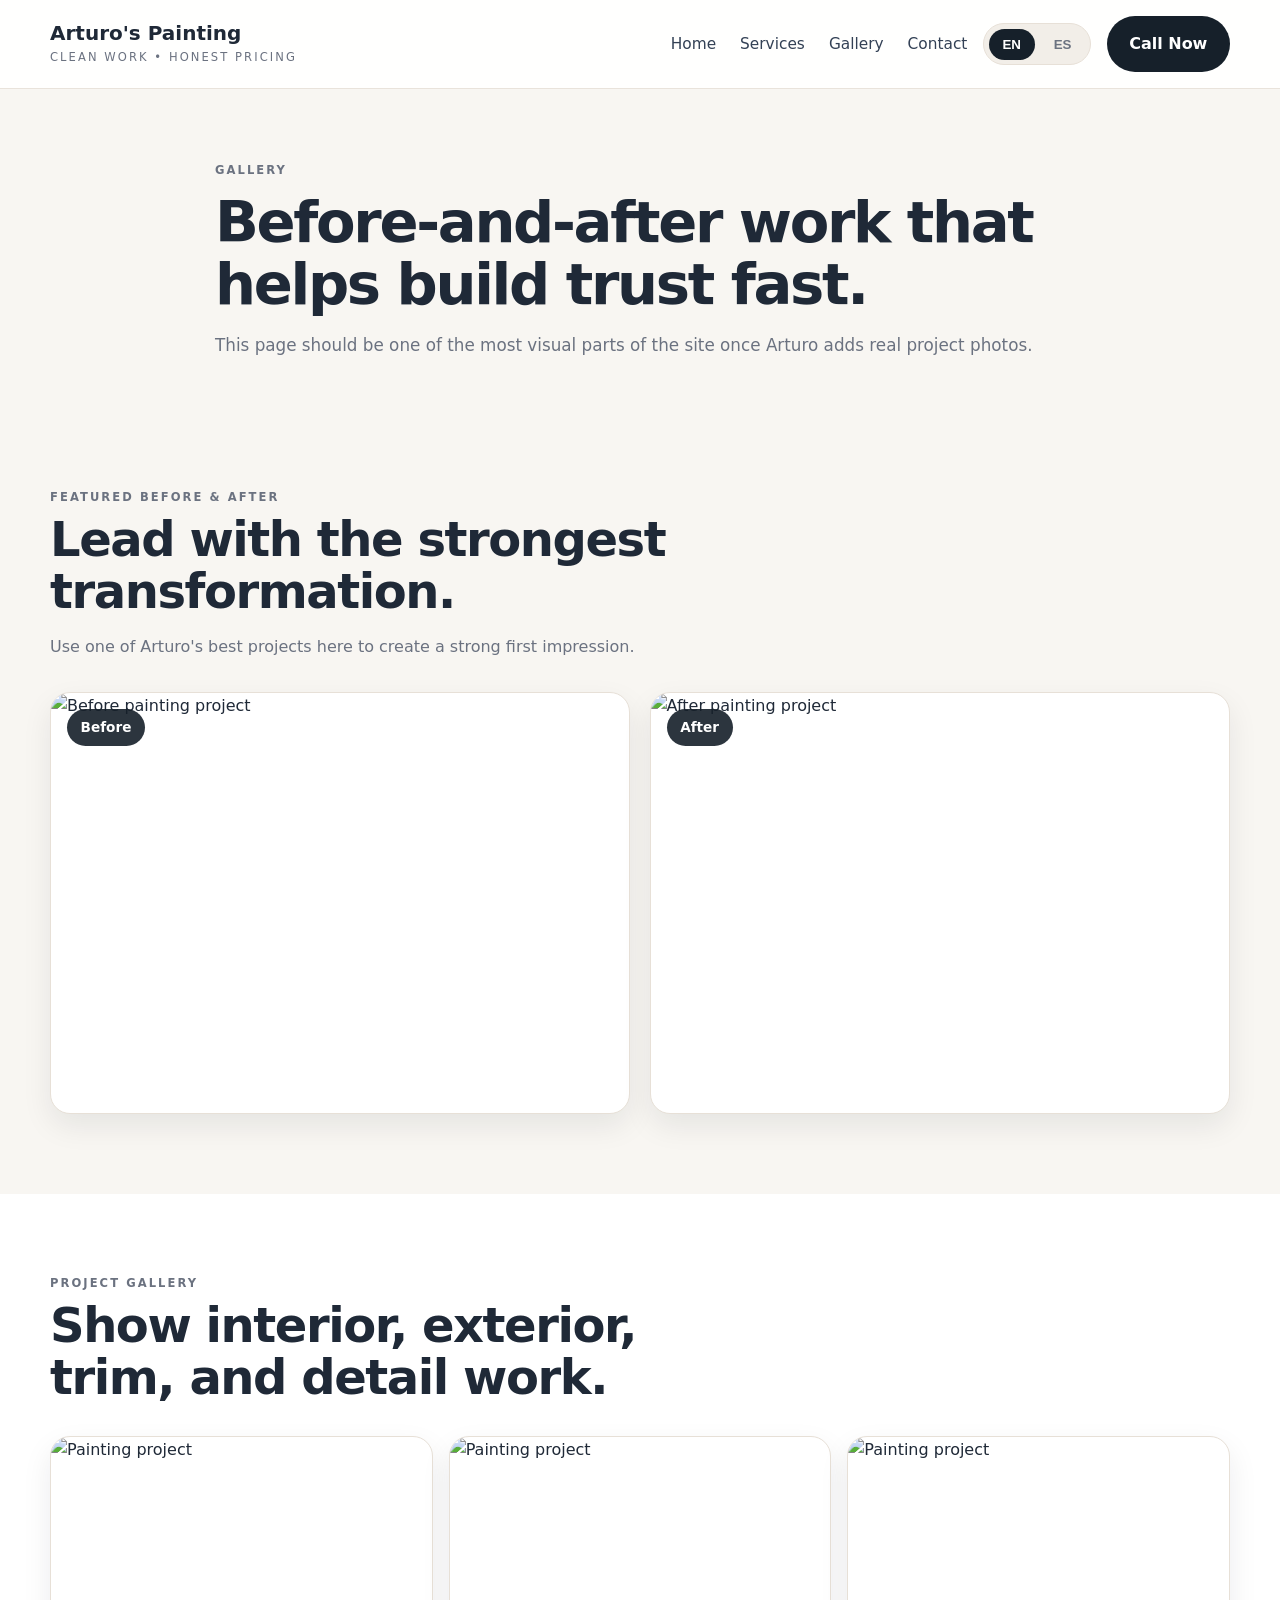
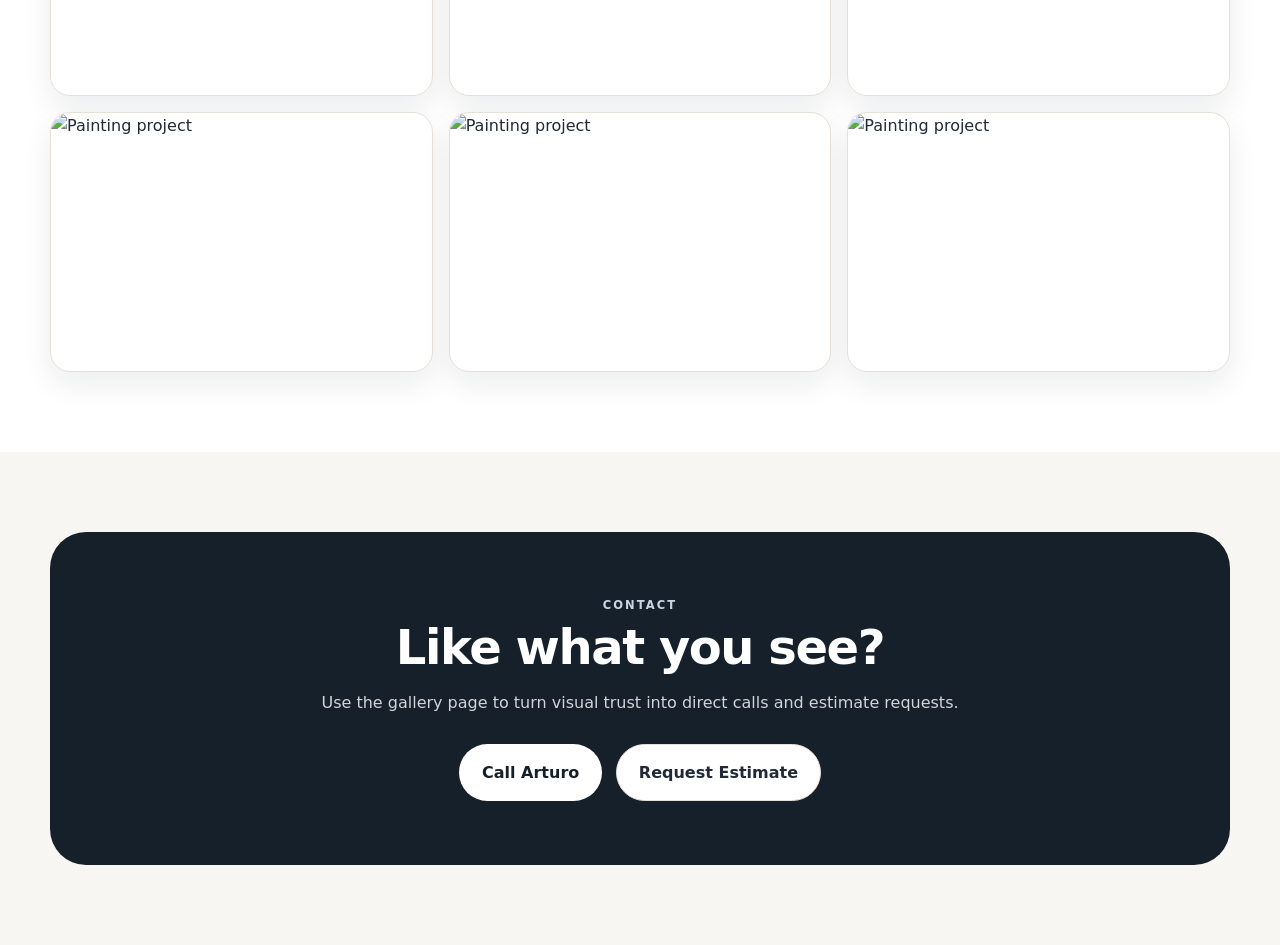
==== gallery.html @ 3349946a "all pages added" ====
<!DOCTYPE html>
<html lang="en">
  <head>
    <meta charset="UTF-8" />
    <meta name="viewport" content="width=device-width, initial-scale=1.0" />
    <title>Gallery | Arturo's Painting</title>
    <meta
      name="description"
      content="See Arturo's painting work through before and after photos and project gallery images."
    />
    <link rel="stylesheet" href="css/styles.css" />
  </head>
  <body>
    <header class="site-header">
      <div class="container header-inner">
        <a href="index.html" class="brand">
          <h1>Arturo's Painting</h1>
          <p>
            <span class="lang-inline" data-lang="en">Clean work • Honest pricing</span>
            <span class="lang-inline" data-lang="es">Trabajo limpio • Precios honestos</span>
          </p>
        </a>

        <div class="nav-wrap">
          <button class="mobile-menu-btn" id="menuBtn" type="button">Menu</button>

          <nav id="mainNav">
            <a href="index.html">
              <span class="lang-inline" data-lang="en">Home</span>
              <span class="lang-inline" data-lang="es">Inicio</span>
            </a>
            <a href="services.html">
              <span class="lang-inline" data-lang="en">Services</span>
              <span class="lang-inline" data-lang="es">Servicios</span>
            </a>
            <a href="gallery.html">
              <span class="lang-inline" data-lang="en">Gallery</span>
              <span class="lang-inline" data-lang="es">Galería</span>
            </a>
            <a href="index.html#contact">
              <span class="lang-inline" data-lang="en">Contact</span>
              <span class="lang-inline" data-lang="es">Contacto</span>
            </a>
          </nav>

          <div class="lang-toggle" aria-label="Language toggle">
            <button class="active" data-set-lang="en" type="button">EN</button>
            <button data-set-lang="es" type="button">ES</button>
          </div>

          <a class="btn btn-primary desktop-call" href="tel:+10000000000">
            <span class="lang-inline" data-lang="en">Call Now</span>
            <span class="lang-inline" data-lang="es">Llamar</span>
          </a>
        </div>
      </div>
    </header>

    <main>
      <section class="page-hero">
        <div class="container narrow">
          <div class="section-label">
            <span class="lang-inline" data-lang="en">Gallery</span>
            <span class="lang-inline" data-lang="es">Galería</span>
          </div>

          <div data-lang="en">
            <h2>Before-and-after work that helps build trust fast.</h2>
            <p>This page should be one of the most visual parts of the site once Arturo adds real project photos.</p>
          </div>

          <div data-lang="es">
            <h2>Trabajos de antes y después que ayudan a generar confianza rápidamente.</h2>
            <p>Esta página debe ser una de las partes más visuales del sitio cuando Arturo agregue fotos reales de proyectos.</p>
          </div>
        </div>
      </section>

      <section class="section">
        <div class="container">
          <div class="section-heading">
            <div class="section-label">
              <span class="lang-inline" data-lang="en">Featured before & after</span>
              <span class="lang-inline" data-lang="es">Antes y después destacado</span>
            </div>

            <div data-lang="en">
              <h2>Lead with the strongest transformation.</h2>
              <p>Use one of Arturo's best projects here to create a strong first impression.</p>
            </div>

            <div data-lang="es">
              <h2>Empieza con la transformación más fuerte.</h2>
              <p>Usa aquí uno de los mejores proyectos de Arturo para crear una gran primera impresión.</p>
            </div>
          </div>

          <div class="before-after-grid">
            <div class="before-after-card">
              <span class="ba-label">
                <span class="lang-inline" data-lang="en">Before</span>
                <span class="lang-inline" data-lang="es">Antes</span>
              </span>
              <img src="images/gallery-1.jpg" alt="Before painting project" />
            </div>

            <div class="before-after-card">
              <span class="ba-label">
                <span class="lang-inline" data-lang="en">After</span>
                <span class="lang-inline" data-lang="es">Después</span>
              </span>
              <img src="images/gallery-2.jpg" alt="After painting project" />
            </div>
          </div>
        </div>
      </section>

      <section class="section alt-section">
        <div class="container">
          <div class="section-heading">
            <div class="section-label">
              <span class="lang-inline" data-lang="en">Project gallery</span>
              <span class="lang-inline" data-lang="es">Galería de proyectos</span>
            </div>

            <div data-lang="en">
              <h2>Show interior, exterior, trim, and detail work.</h2>
            </div>

            <div data-lang="es">
              <h2>Muestra trabajos de interior, exterior, molduras y detalles.</h2>
            </div>
          </div>

          <div class="photo-grid">
            <div class="photo-tile"><img src="images/gallery-1.jpg" alt="Painting project" /></div>
            <div class="photo-tile"><img src="images/gallery-2.jpg" alt="Painting project" /></div>
            <div class="photo-tile"><img src="images/gallery-3.jpg" alt="Painting project" /></div>
            <div class="photo-tile"><img src="images/gallery-4.jpg" alt="Painting project" /></div>
            <div class="photo-tile"><img src="images/gallery-1.jpg" alt="Painting project" /></div>
            <div class="photo-tile"><img src="images/gallery-2.jpg" alt="Painting project" /></div>
          </div>
        </div>
      </section>

      <section class="section">
        <div class="container">
          <div class="contact-band">
            <div class="section-label light-label">
              <span class="lang-inline" data-lang="en">Contact</span>
              <span class="lang-inline" data-lang="es">Contacto</span>
            </div>

            <div data-lang="en">
              <h2 class="section-title">Like what you see?</h2>
              <p>Use the gallery page to turn visual trust into direct calls and estimate requests.</p>
            </div>

            <div data-lang="es">
              <h2 class="section-title">¿Te gusta lo que ves?</h2>
              <p>Usa la galería para convertir la confianza visual en llamadas y solicitudes de estimado.</p>
            </div>

            <div class="contact-actions">
              <a class="btn btn-light" href="tel:+10000000000">
                <span class="lang-inline" data-lang="en">Call Arturo</span>
                <span class="lang-inline" data-lang="es">Llamar a Arturo</span>
              </a>
              <a class="btn btn-secondary" href="index.html#contact">
                <span class="lang-inline" data-lang="en">Request Estimate</span>
                <span class="lang-inline" data-lang="es">Solicitar estimado</span>
              </a>
            </div>
          </div>
        </div>
      </section>
    </main>

    <a class="floating-call" href="tel:+10000000000">
      <span class="lang-inline" data-lang="en">Call Arturo</span>
      <span class="lang-inline" data-lang="es">Llamar a Arturo</span>
    </a>

    <script src="js/script.js"></script>
  </body>
</html>
---- css/styles.css ----
:root {
  --bg: #f8f6f2;
  --surface: #ffffff;
  --surface-soft: #f2eee8;
  --text: #1f2937;
  --muted: #6b7280;
  --line: #e7e0d7;
  --dark: #16202a;
  --accent: #5f7a63;
  --accent-soft: #e7f0e8;
  --shadow: 0 12px 30px rgba(15, 23, 42, 0.08);
  --radius-xl: 28px;
  --radius-lg: 20px;
  --radius-md: 14px;
  --max: 1180px;
}

* {
  box-sizing: border-box;
}

html {
  scroll-behavior: smooth;
}

body {
  margin: 0;
  font-family: Inter, system-ui, -apple-system, BlinkMacSystemFont, "Segoe UI", sans-serif;
  background: var(--bg);
  color: var(--text);
  line-height: 1.6;
}

a {
  color: inherit;
  text-decoration: none;
}

img {
  max-width: 100%;
  display: block;
}

.container {
  width: min(var(--max), calc(100% - 2rem));
  margin: 0 auto;
}

.narrow {
  max-width: 850px;
}

.site-header {
  position: sticky;
  top: 0;
  z-index: 1000;
  backdrop-filter: blur(10px);
  background: rgba(255, 255, 255, 0.92);
  border-bottom: 1px solid rgba(231, 224, 215, 0.9);
}

.header-inner {
  display: flex;
  align-items: center;
  justify-content: space-between;
  gap: 1rem;
  padding: 1rem 0;
}

.brand h1 {
  margin: 0;
  font-size: 1.25rem;
  line-height: 1.1;
}

.brand p {
  margin: 0.25rem 0 0;
  font-size: 0.72rem;
  letter-spacing: 0.18em;
  text-transform: uppercase;
  color: var(--muted);
}

.nav-wrap {
  display: flex;
  align-items: center;
  gap: 1rem;
}

nav {
  display: flex;
  gap: 1.5rem;
  font-size: 0.96rem;
  color: #334155;
}

nav a:hover {
  color: #000;
}

.lang-toggle {
  display: inline-flex;
  align-items: center;
  gap: 0.35rem;
  padding: 0.28rem;
  background: var(--surface-soft);
  border: 1px solid var(--line);
  border-radius: 999px;
}

.lang-toggle button {
  border: 0;
  background: transparent;
  color: var(--muted);
  padding: 0.5rem 0.85rem;
  border-radius: 999px;
  font-weight: 600;
  cursor: pointer;
  transition: 0.2s ease;
}

.lang-toggle button.active {
  background: var(--dark);
  color: #fff;
}

.btn {
  display: inline-flex;
  align-items: center;
  justify-content: center;
  gap: 0.55rem;
  border: 1px solid transparent;
  border-radius: 999px;
  padding: 0.9rem 1.35rem;
  font-weight: 700;
  transition: 0.2s ease;
  cursor: pointer;
}

.btn-primary {
  background: var(--dark);
  color: white;
}

.btn-primary:hover {
  transform: translateY(-1px);
}

.btn-secondary {
  background: white;
  border-color: var(--line);
  color: var(--text);
}

.btn-secondary:hover {
  background: #fafafa;
}

.btn-light {
  background: white;
  color: var(--dark);
}

.desktop-call {
  white-space: nowrap;
}

.mobile-menu-btn {
  display: none;
  border: 1px solid var(--line);
  background: white;
  border-radius: 12px;
  padding: 0.7rem 0.9rem;
  font-weight: 700;
}

.hero {
  background: linear-gradient(135deg, #f2eee8 0%, #fff 50%, #edf4ee 100%);
  overflow: hidden;
}

.hero-grid {
  display: grid;
  grid-template-columns: 1.05fr 0.95fr;
  gap: 2rem;
  padding: 4.5rem 0 5rem;
  align-items: center;
}

.page-hero {
  padding: 4.5rem 0 2rem;
}

.page-hero h2 {
  margin: 0.75rem 0 0;
  font-size: clamp(2.2rem, 4.5vw, 4rem);
  line-height: 1.08;
  letter-spacing: -0.04em;
}

.page-hero p {
  color: var(--muted);
  font-size: 1.05rem;
  margin-top: 1rem;
}

.eyebrow {
  display: inline-flex;
  align-items: center;
  gap: 0.5rem;
  padding: 0.55rem 1rem;
  border-radius: 999px;
  background: var(--accent-soft);
  color: #35543a;
  font-size: 0.78rem;
  font-weight: 700;
  letter-spacing: 0.14em;
  text-transform: uppercase;
}

.hero h2 {
  margin: 1rem 0 0;
  font-size: clamp(2.3rem, 5vw, 4.6rem);
  line-height: 1.04;
  letter-spacing: -0.04em;
}

.hero p {
  margin: 1.35rem 0 0;
  max-width: 38rem;
  color: var(--muted);
  font-size: 1.08rem;
}

.hero-actions {
  display: flex;
  flex-wrap: wrap;
  gap: 0.9rem;
  margin-top: 1.8rem;
}

.quick-facts {
  display: grid;
  grid-template-columns: repeat(3, 1fr);
  gap: 1rem;
  margin-top: 2rem;
}

.fact-card,
.card,
.testimonial,
.gallery-card,
.contact-card,
.about-box,
.feature-box,
.why-box,
.info-card,
.before-after-card,
.photo-tile {
  background: var(--surface);
  border: 1px solid var(--line);
  border-radius: var(--radius-lg);
  box-shadow: var(--shadow);
}

.fact-card {
  padding: 1rem;
}

.fact-card strong {
  display: block;
  font-size: 0.98rem;
}

.fact-card span {
  color: var(--muted);
  font-size: 0.92rem;
}

.hero-visual {
  display: grid;
  grid-template-columns: 1.1fr 0.9fr;
  gap: 1rem;
}

.project-panel {
  min-height: 470px;
  border-radius: 32px;
  padding: 1.25rem;
  background-size: cover;
  background-position: center;
  display: flex;
  align-items: flex-end;
}

.project-note {
  width: 100%;
  background: rgba(255, 255, 255, 0.88);
  border: 1px solid rgba(255, 255, 255, 0.7);
  backdrop-filter: blur(10px);
  border-radius: 24px;
  padding: 1rem 1.05rem;
}

.project-note p {
  color: var(--muted);
}

.project-note small,
.section-label {
  color: var(--muted);
  text-transform: uppercase;
  letter-spacing: 0.18em;
  font-size: 0.72rem;
  font-weight: 700;
}

.light-label {
  color: #cbd5e1;
}

.side-stack {
  display: grid;
  gap: 1rem;
}

.feature-box,
.contact-card,
.info-card {
  padding: 1.4rem;
}

.dark-card {
  background: var(--dark);
  color: white;
}

.dark-card p {
  color: #cbd5e1;
}

.icon {
  width: 44px;
  height: 44px;
  border-radius: 14px;
  display: inline-flex;
  align-items: center;
  justify-content: center;
  background: var(--accent-soft);
  color: var(--accent);
  font-size: 1.2rem;
}

.section {
  padding: 5rem 0;
}

.alt-section {
  background: #fff;
}

.section-heading {
  max-width: 44rem;
  margin-bottom: 2rem;
}

.section-heading h2,
.section-title {
  margin: 0.5rem 0 0;
  font-size: clamp(2rem, 4vw, 3rem);
  line-height: 1.08;
  letter-spacing: -0.03em;
}

.section-heading p,
.about-box p,
.why-list p,
.testimonial p,
.gallery-copy p,
.contact-band p,
.info-card p {
  color: var(--muted);
}

.no-margin {
  margin-bottom: 0;
}

.services-grid {
  display: grid;
  grid-template-columns: repeat(4, 1fr);
  gap: 1.2rem;
}

.services-detail-grid {
  display: grid;
  grid-template-columns: repeat(3, 1fr);
  gap: 1.2rem;
}

.card,
.service-detail-card {
  padding: 1.5rem;
}

.card h3,
.service-detail-card h3 {
  margin: 1rem 0 0;
}

.card p,
.service-detail-card p {
  color: var(--muted);
  margin: 0.75rem 0 0;
}

.section-cta {
  margin-top: 2rem;
}

.split-grid {
  display: grid;
  grid-template-columns: 0.95fr 1.05fr;
  gap: 1.4rem;
}

.about-box,
.why-box {
  padding: 1.8rem;
}

.about-box {
  background: var(--surface-soft);
  border-radius: var(--radius-xl);
}

.story-box {
  margin-top: 1rem;
  background: #fff;
  border: 1px solid var(--line);
  border-radius: var(--radius-lg);
  padding: 1rem;
}

.why-box {
  border-radius: var(--radius-xl);
}

.why-list,
.faq-list {
  display: grid;
  gap: 0.9rem;
  margin-top: 1.25rem;
}

.why-item,
.faq-item {
  display: flex;
  gap: 0.8rem;
  align-items: flex-start;
  padding: 1rem;
  border-radius: 16px;
  border: 1px solid var(--line);
  background: #fcfbf9;
}

.check {
  color: var(--accent);
  font-weight: 800;
  min-width: 1.3rem;
  text-align: center;
}

.reviews-head {
  display: flex;
  justify-content: space-between;
  align-items: end;
  gap: 1rem;
  margin-bottom: 1.5rem;
}

.pill {
  display: inline-flex;
  align-items: center;
  gap: 0.5rem;
  padding: 0.7rem 1rem;
  border-radius: 999px;
  border: 1px solid var(--line);
  background: #fff;
  color: var(--muted);
  box-shadow: var(--shadow);
}

.testimonial-grid {
  display: grid;
  grid-template-columns: repeat(2, 1fr);
  gap: 1.2rem;
}

.testimonial {
  padding: 1.6rem;
}

.stars {
  color: #d29b16;
  font-size: 1rem;
}

.gallery-grid {
  display: grid;
  grid-template-columns: 1.05fr 0.95fr;
  gap: 1.3rem;
}

.gallery-copy {
  padding: 1.8rem;
}

.mini-gallery {
  display: grid;
  grid-template-columns: repeat(2, 1fr);
  gap: 1rem;
}

.gallery-card {
  min-height: 210px;
  overflow: hidden;
}

.image-fill img,
.gallery-card img,
.before-after-card img,
.photo-tile img {
  width: 100%;
  height: 100%;
  object-fit: cover;
}

.contact-band {
  background: var(--dark);
  color: #fff;
  text-align: center;
  border-radius: 36px;
  padding: 4rem 1.5rem;
}

.contact-band p {
  max-width: 40rem;
  margin: 1rem auto 0;
  color: #d1d5db;
}

.contact-actions {
  margin-top: 1.8rem;
  display: flex;
  justify-content: center;
  flex-wrap: wrap;
  gap: 0.9rem;
}

.before-after-grid {
  display: grid;
  grid-template-columns: repeat(2, 1fr);
  gap: 1.2rem;
}

.before-after-card {
  overflow: hidden;
  position: relative;
}

.ba-label {
  position: absolute;
  top: 1rem;
  left: 1rem;
  z-index: 2;
  background: rgba(22, 32, 42, 0.9);
  color: white;
  padding: 0.5rem 0.85rem;
  border-radius: 999px;
  font-size: 0.85rem;
  font-weight: 700;
}

.before-after-card img {
  height: 420px;
}

.photo-grid {
  display: grid;
  grid-template-columns: repeat(3, 1fr);
  gap: 1rem;
}

.photo-tile {
  overflow: hidden;
  min-height: 260px;
}

.floating-call {
  position: fixed;
  right: 1rem;
  bottom: 1rem;
  z-index: 999;
  background: var(--dark);
  color: white;
  border-radius: 999px;
  padding: 0.95rem 1.2rem;
  font-weight: 700;
  box-shadow: 0 12px 28px rgba(15, 23, 42, 0.2);
  display: none;
}

[data-lang] {
  display: none;
}

html[lang="en"] [data-lang="en"] {
  display: block;
}

html[lang="es"] [data-lang="es"] {
  display: block;
}

html[lang="en"] .lang-inline[data-lang="en"],
html[lang="es"] .lang-inline[data-lang="es"] {
  display: inline;
}

.lang-inline {
  display: none;
}

@media (max-width: 1024px) {
  .hero-grid,
  .split-grid,
  .gallery-grid,
  .services-detail-grid {
    grid-template-columns: 1fr;
  }

  .hero-visual,
  .services-grid,
  .quick-facts,
  .testimonial-grid,
  .before-after-grid,
  .photo-grid {
    grid-template-columns: 1fr 1fr;
  }

  .services-grid {
    grid-template-columns: repeat(2, 1fr);
  }

  .quick-facts {
    grid-template-columns: repeat(2, 1fr);
  }
}

@media (max-width: 760px) {
  nav {
    display: none;
    position: absolute;
    top: calc(100% + 0.5rem);
    left: 1rem;
    right: 1rem;
    background: white;
    border: 1px solid var(--line);
    border-radius: 20px;
    padding: 1rem;
    box-shadow: var(--shadow);
    flex-direction: column;
  }

  nav.open {
    display: flex;
  }

  .mobile-menu-btn {
    display: inline-flex;
  }

  .desktop-call {
    display: none;
  }

  .header-inner {
    align-items: flex-start;
  }

  .nav-wrap {
    flex-direction: column;
    align-items: end;
  }

  .hero-grid {
    padding: 3.4rem 0 4rem;
  }

  .hero-visual,
  .quick-facts,
  .services-grid,
  .services-detail-grid,
  .testimonial-grid,
  .mini-gallery,
  .photo-grid,
  .before-after-grid {
    grid-template-columns: 1fr;
  }

  .reviews-head {
    flex-direction: column;
    align-items: flex-start;
  }

  .project-panel {
    min-height: 320px;
  }

  .before-after-card img,
  .photo-tile {
    min-height: 220px;
  }

  .floating-call {
    display: inline-flex;
  }
}
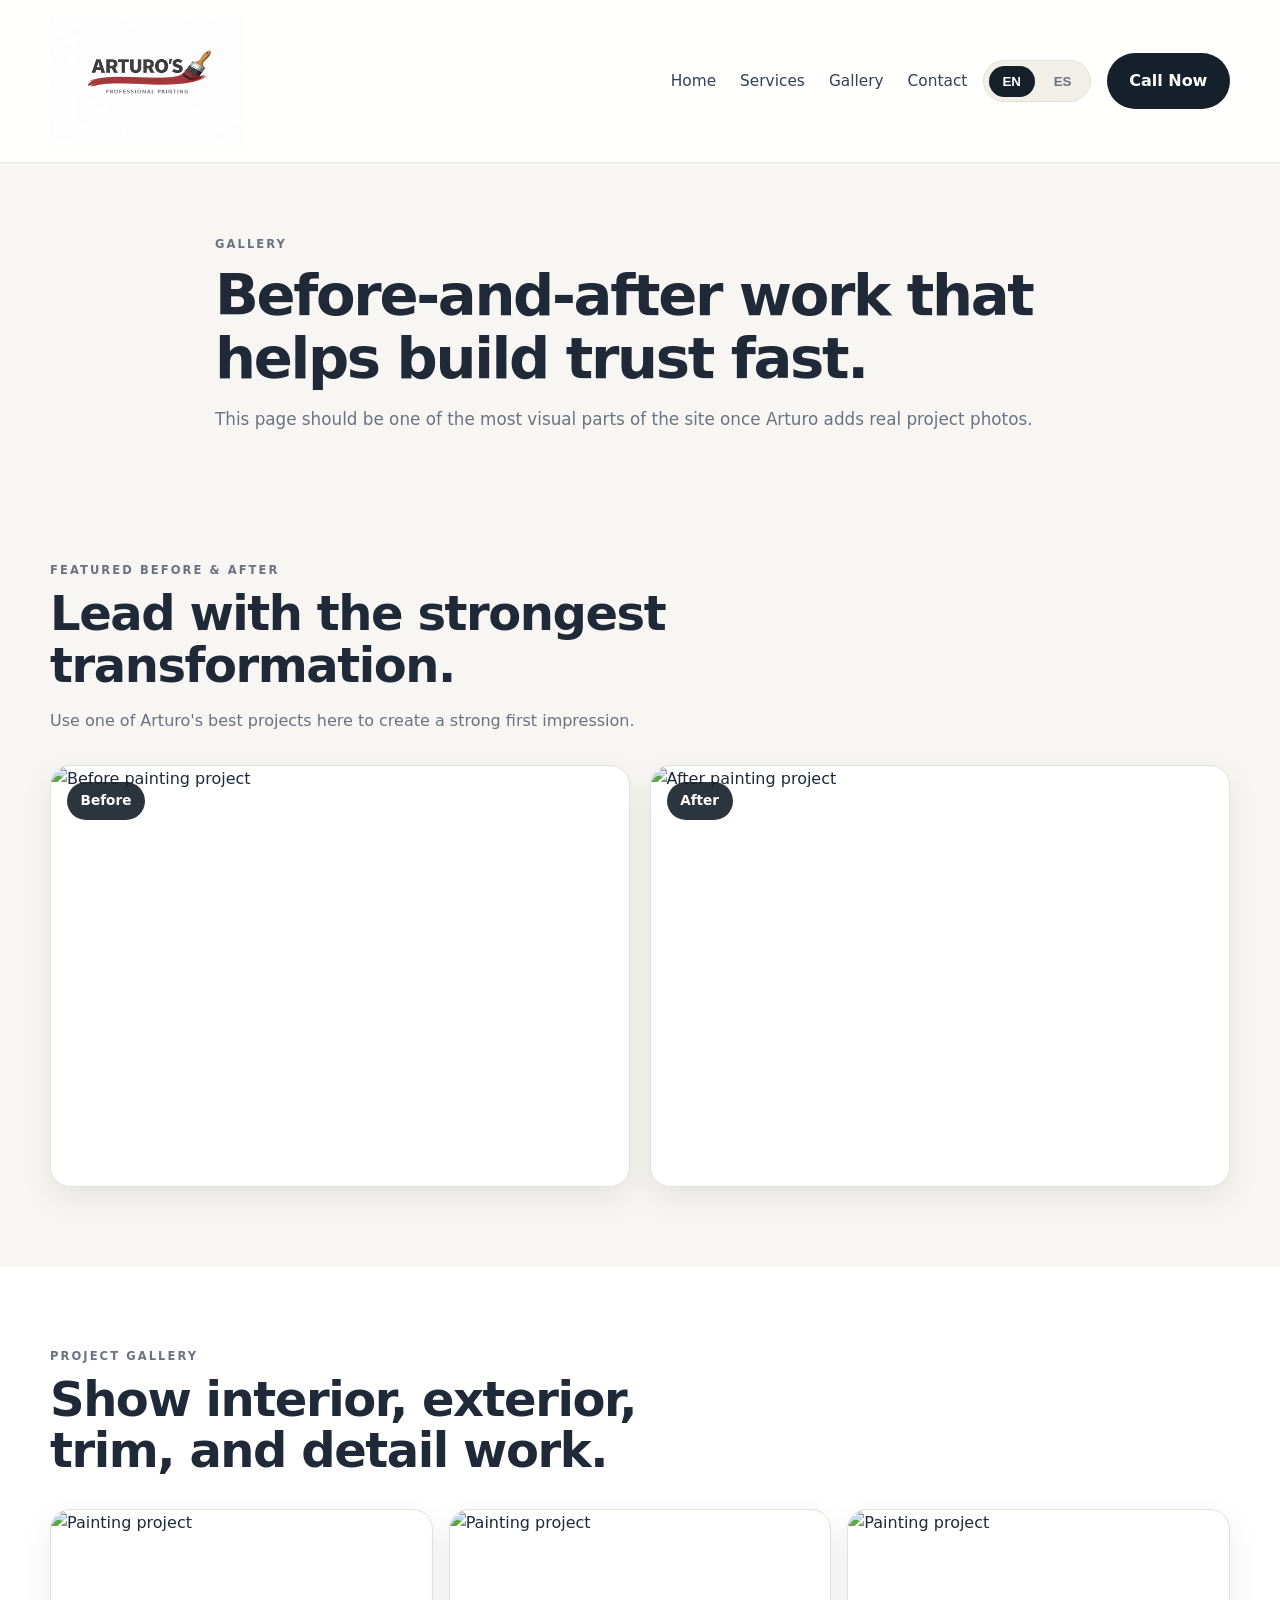
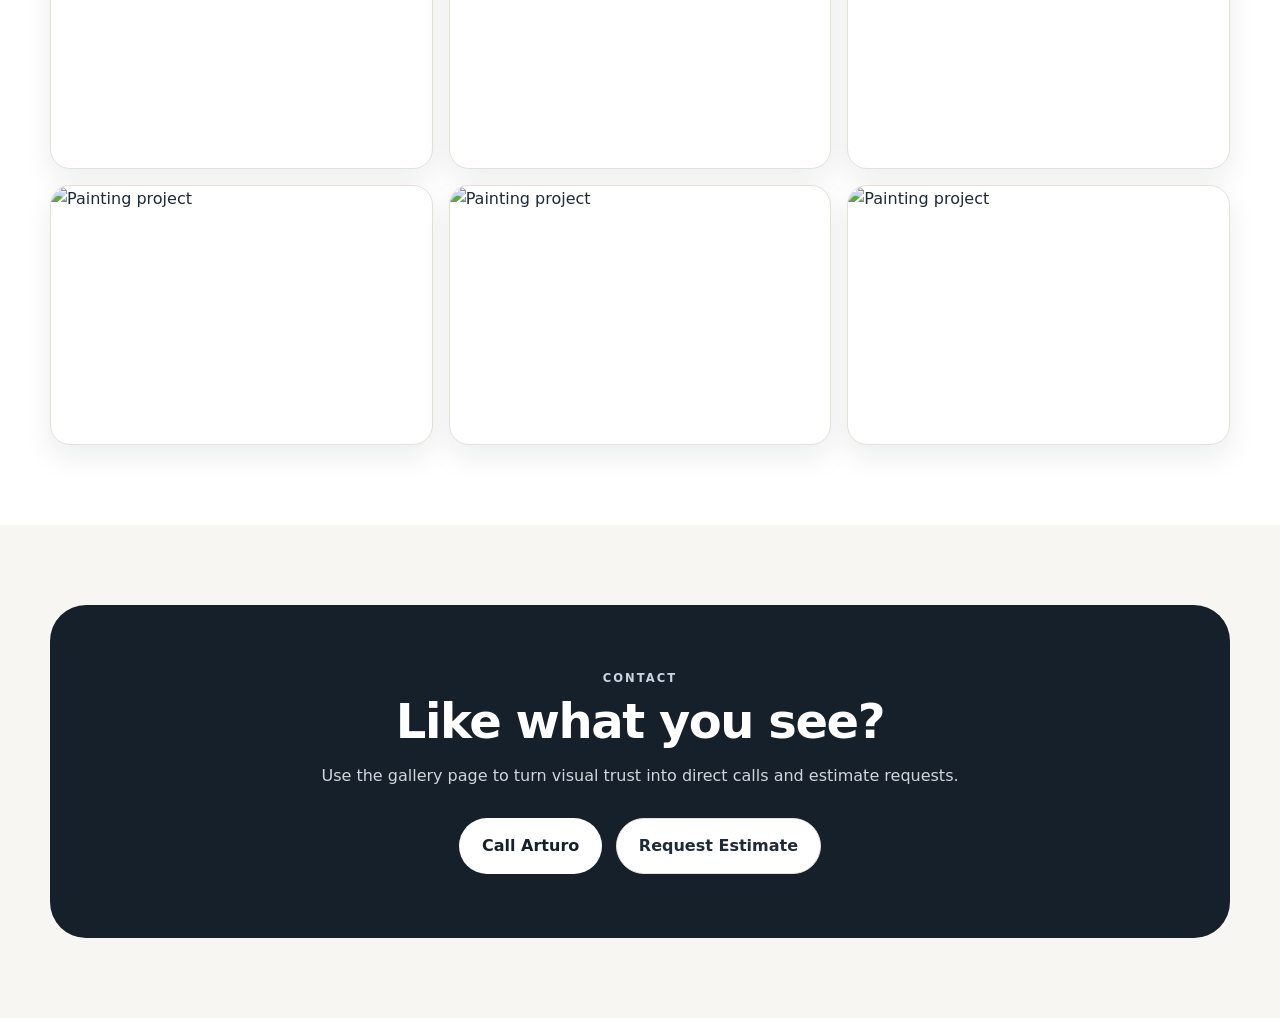
==== commit 5990cd01: "logo add" ====
--- a/gallery.html
+++ b/gallery.html
@@ -14,11 +14,7 @@
     <header class="site-header">
       <div class="container header-inner">
         <a href="index.html" class="brand">
-          <h1>Arturo's Painting</h1>
-          <p>
-            <span class="lang-inline" data-lang="en">Clean work • Honest pricing</span>
-            <span class="lang-inline" data-lang="es">Trabajo limpio • Precios honestos</span>
-          </p>
+          <img src="images/logo.png" alt="Arturo's Painting Logo" class="nav-logo" />
         </a>
 
         <div class="nav-wrap">
--- a/css/styles.css
+++ b/css/styles.css
@@ -726,4 +726,14 @@
   .floating-call {
     display: inline-flex;
   }
+}
+.nav-logo {
+  height: 130px;
+  width: auto;
+  display: block;
+}
+@media (max-width: 768px) {
+  .nav-logo {
+    height: 90px;
+  }
 }
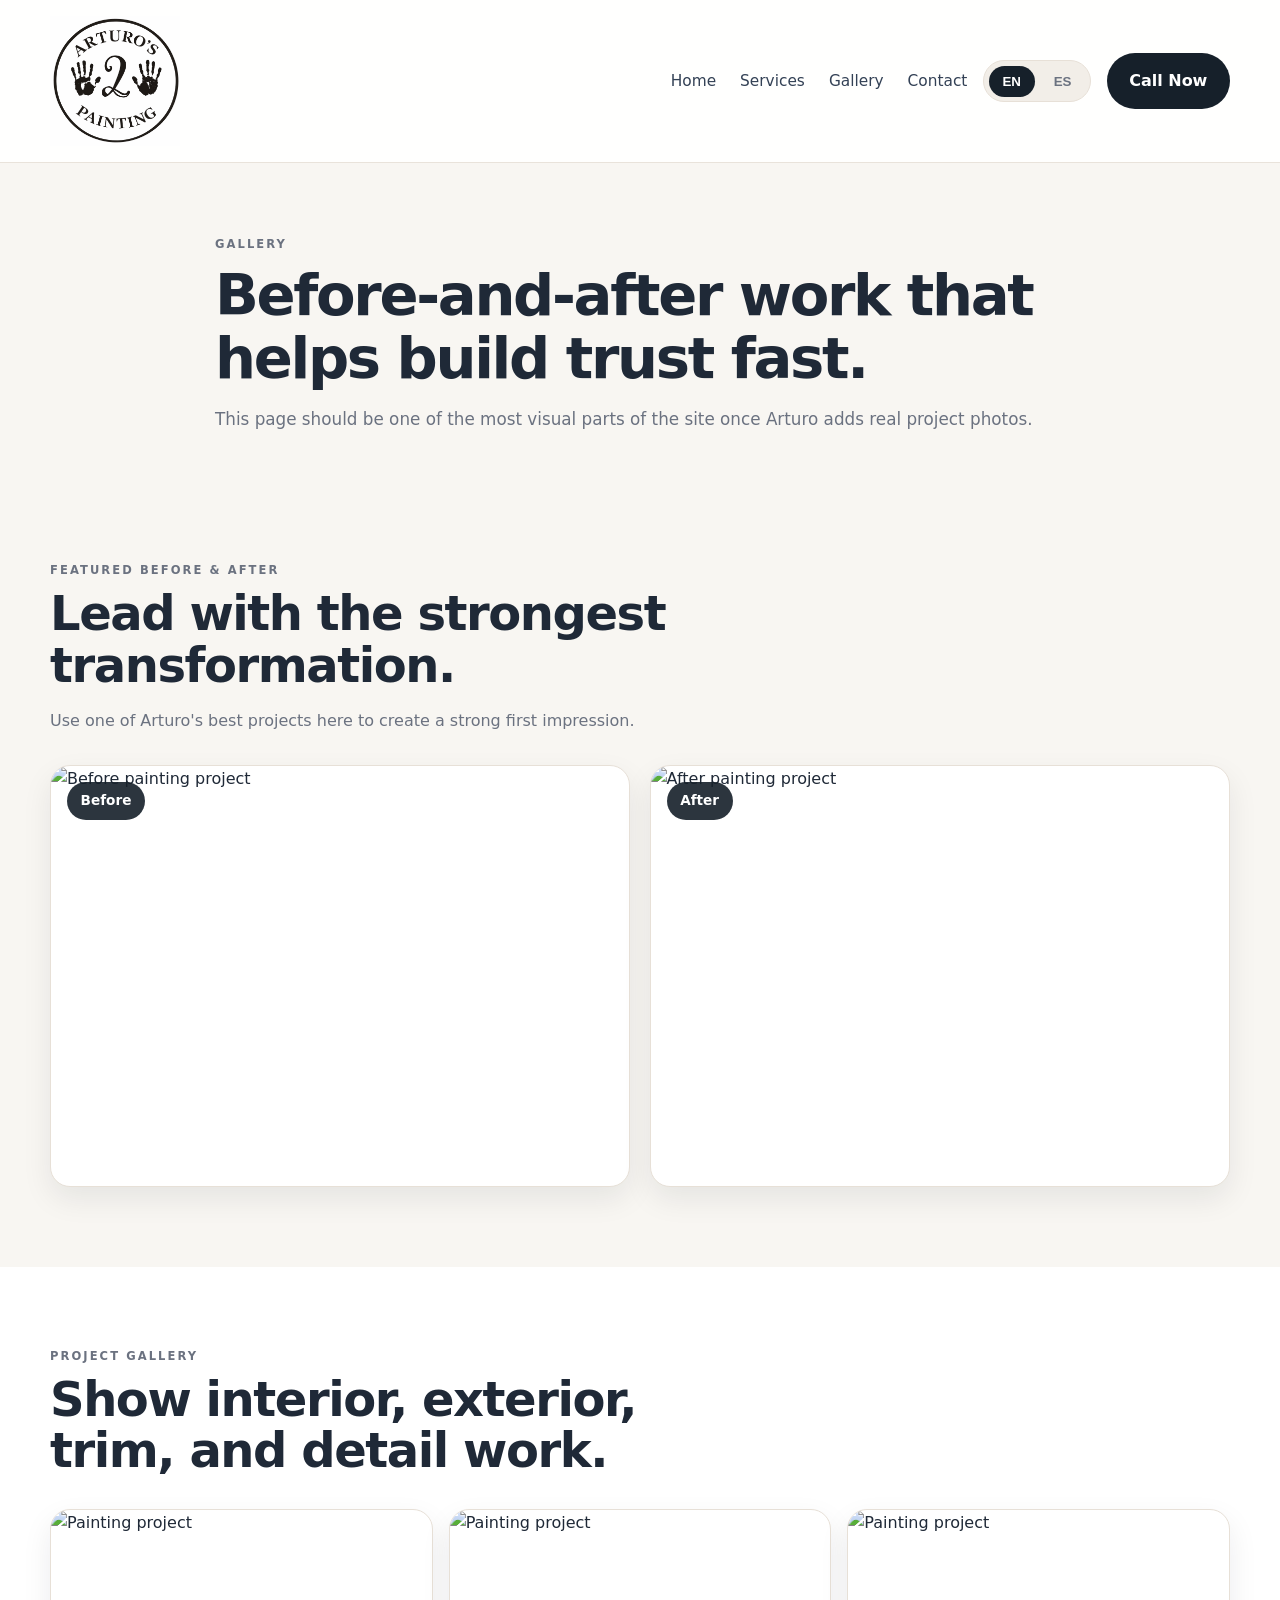
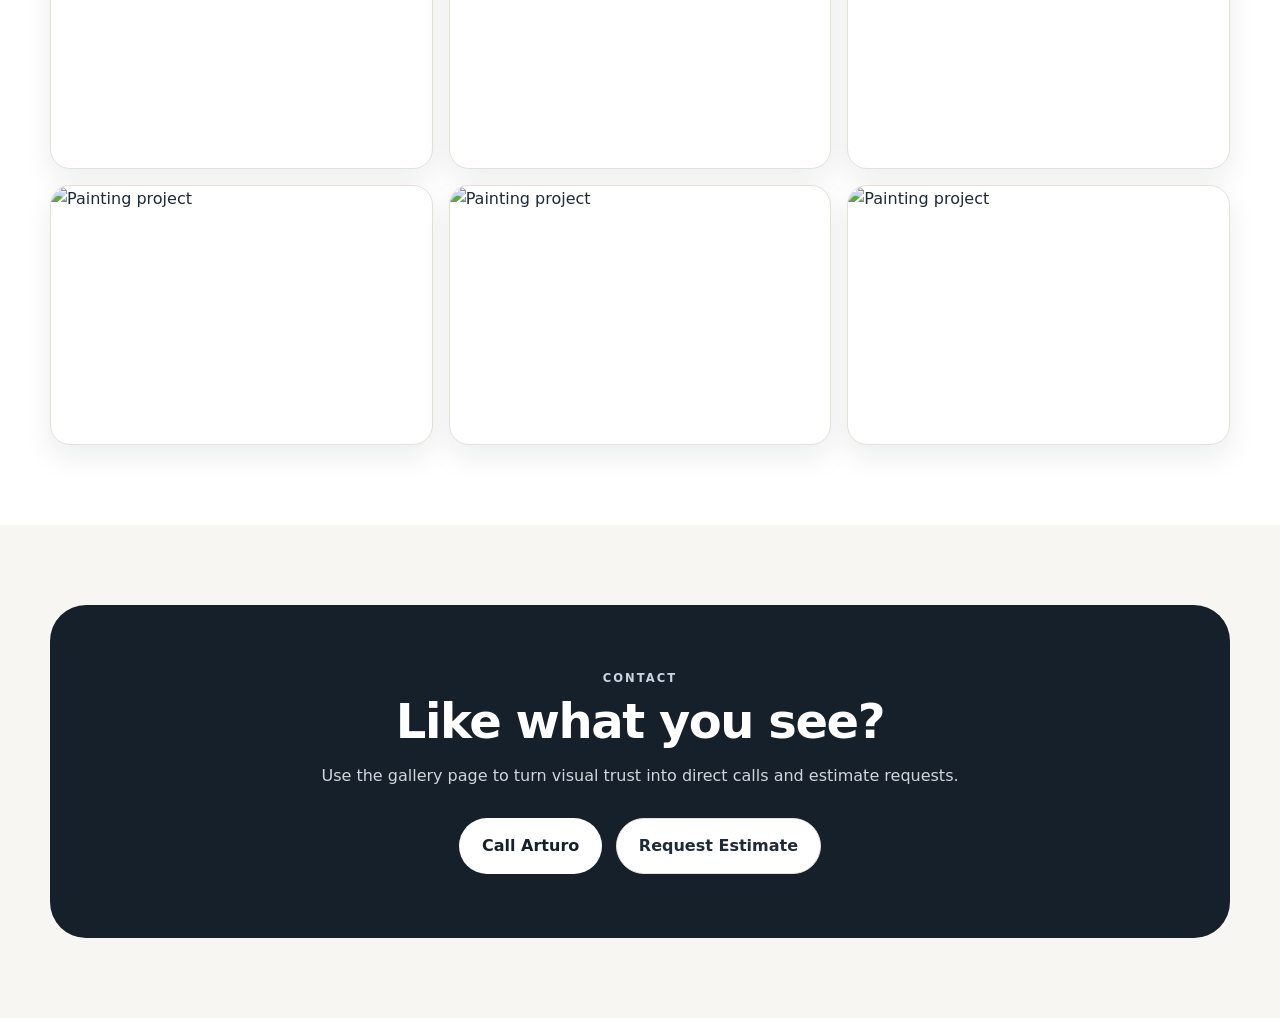
==== commit e3ddce65: "new logo" ====
--- a/gallery.html
+++ b/gallery.html
@@ -14,7 +14,7 @@
     <header class="site-header">
       <div class="container header-inner">
         <a href="index.html" class="brand">
-          <img src="images/logo.png" alt="Arturo's Painting Logo" class="nav-logo" />
+          <img src="images/newlogo.png" alt="Arturo's Painting Logo" class="nav-logo" />
         </a>
 
         <div class="nav-wrap">
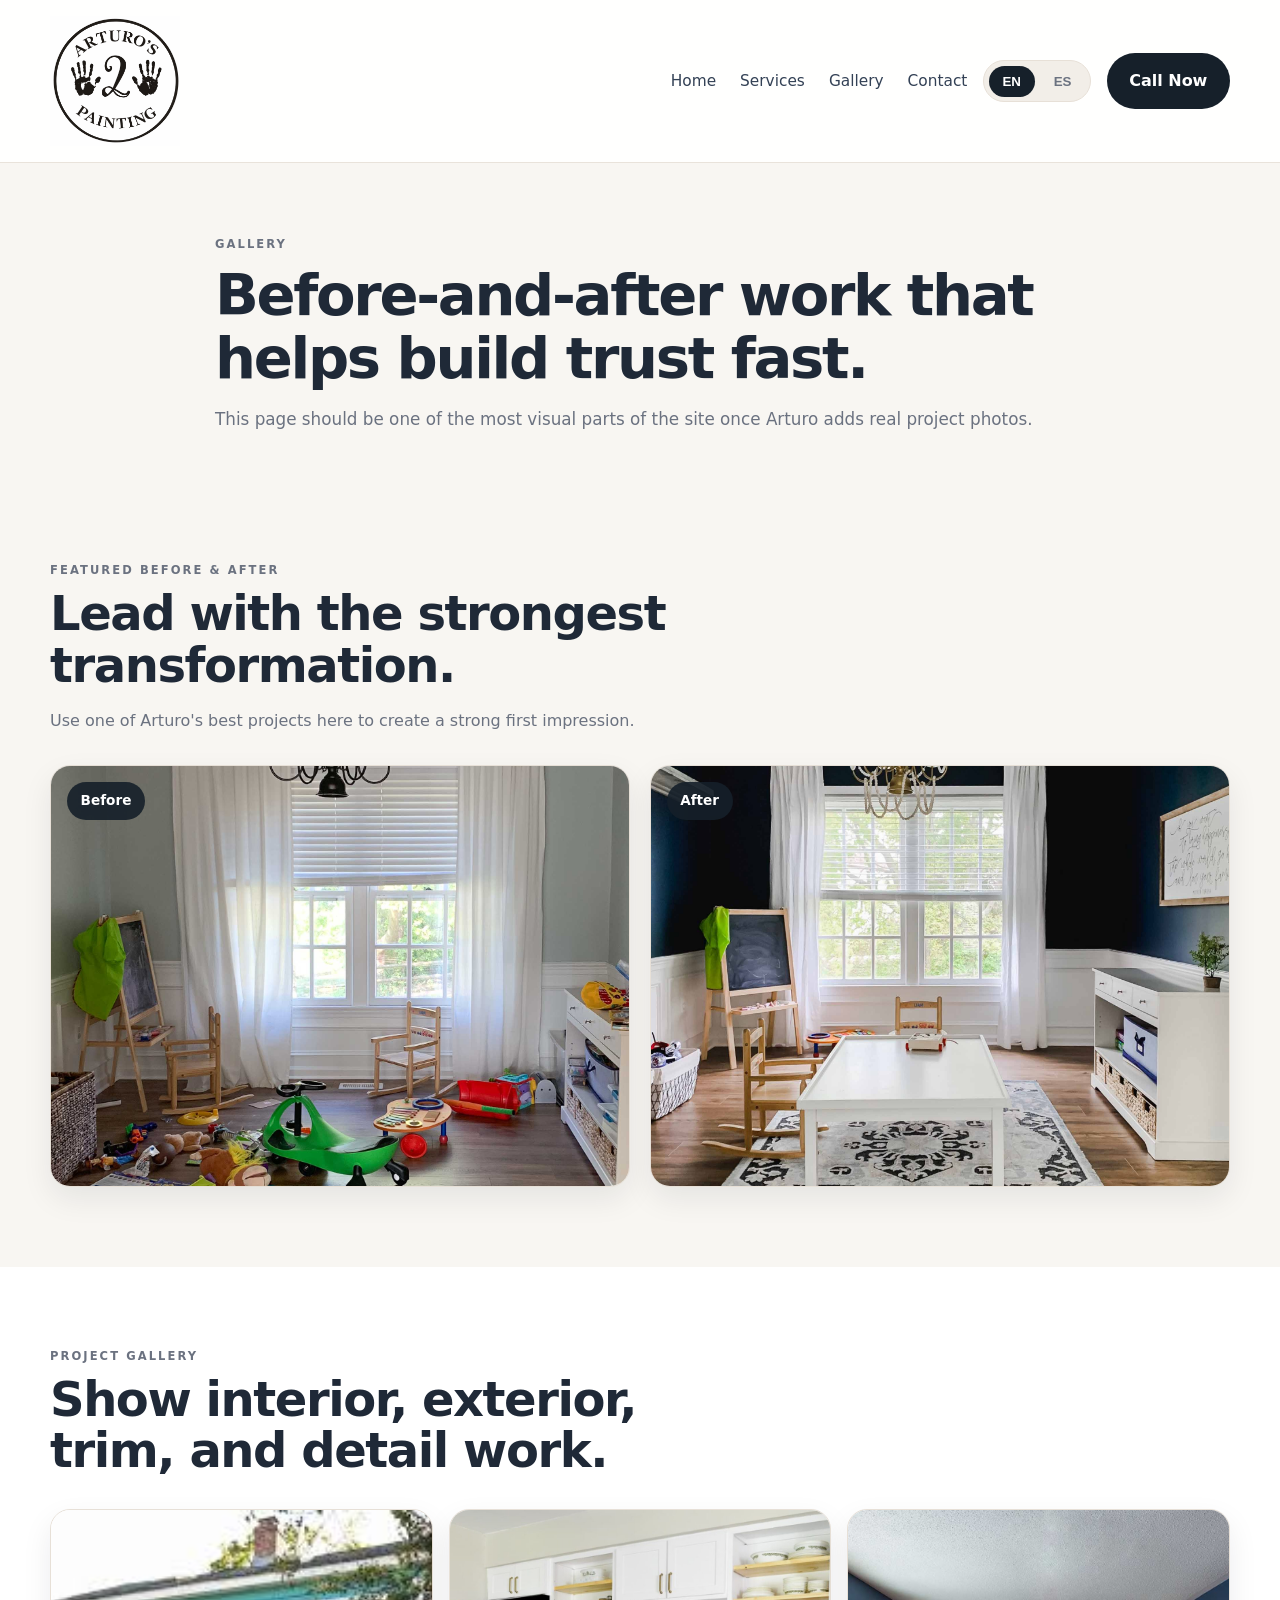
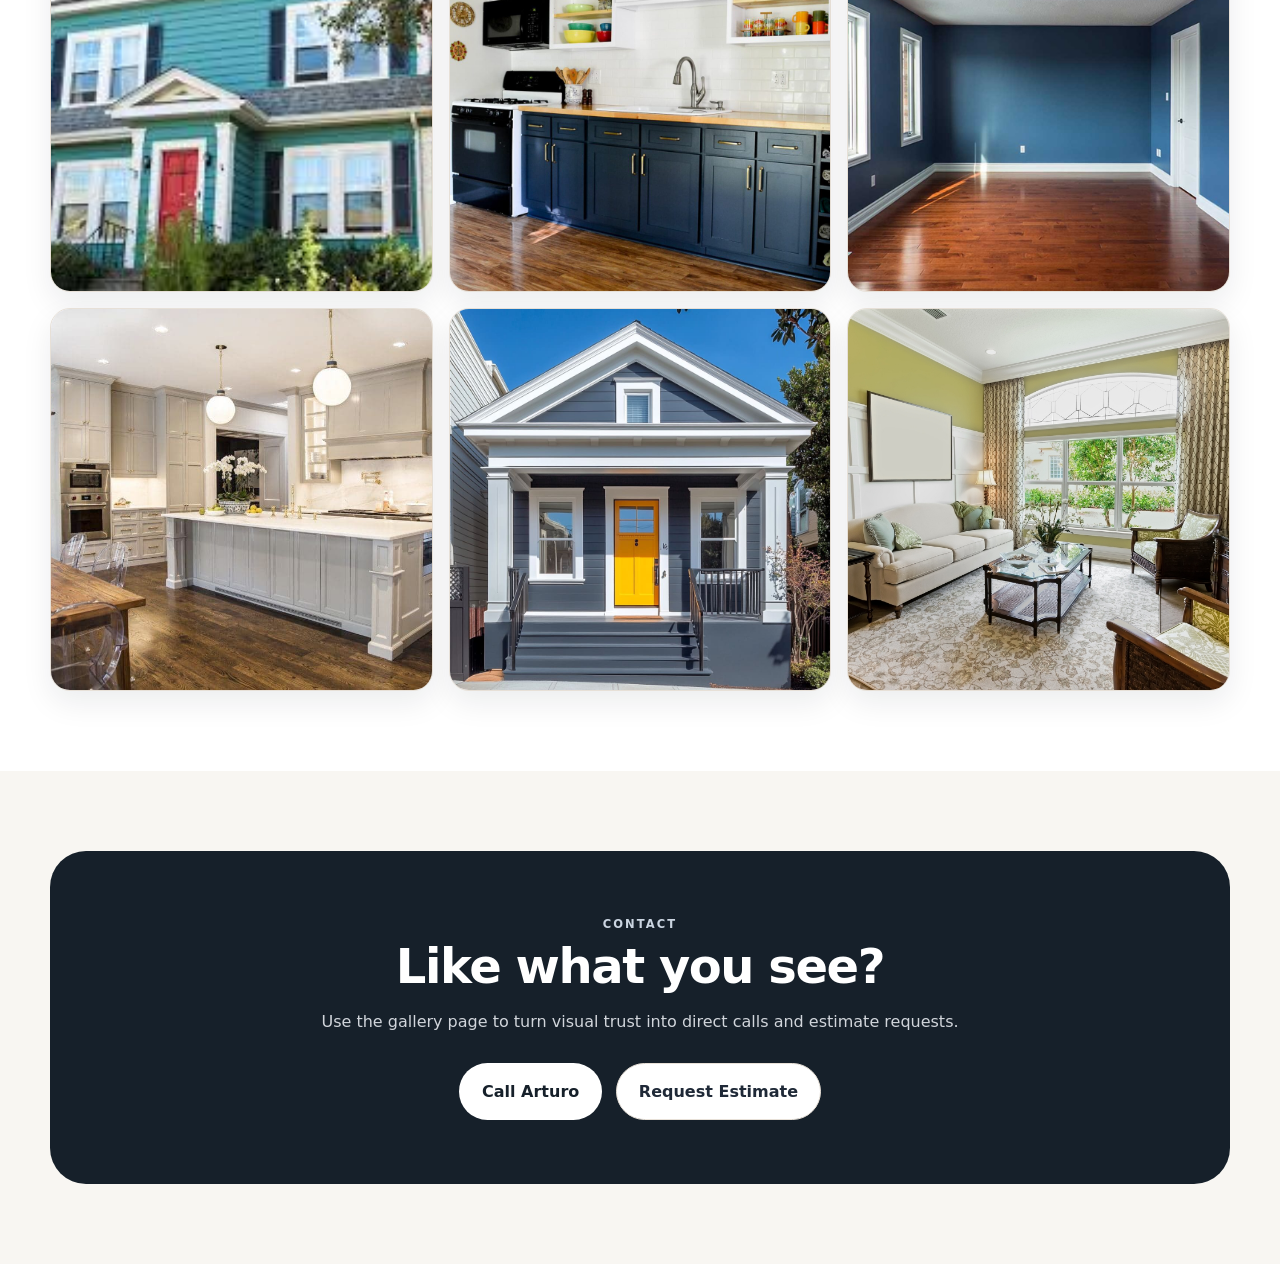
==== commit a2eada68: "photo additions" ====
--- a/gallery.html
+++ b/gallery.html
@@ -97,7 +97,7 @@
                 <span class="lang-inline" data-lang="en">Before</span>
                 <span class="lang-inline" data-lang="es">Antes</span>
               </span>
-              <img src="images/gallery-1.jpg" alt="Before painting project" />
+              <img src="images/paintings/bf1.jpg" alt="Before painting project" />
             </div>
 
             <div class="before-after-card">
@@ -105,7 +105,7 @@
                 <span class="lang-inline" data-lang="en">After</span>
                 <span class="lang-inline" data-lang="es">Después</span>
               </span>
-              <img src="images/gallery-2.jpg" alt="After painting project" />
+              <img src="images/paintings/bf2.jpg" alt="After painting project" />
             </div>
           </div>
         </div>
@@ -129,12 +129,12 @@
           </div>
 
           <div class="photo-grid">
-            <div class="photo-tile"><img src="images/gallery-1.jpg" alt="Painting project" /></div>
-            <div class="photo-tile"><img src="images/gallery-2.jpg" alt="Painting project" /></div>
-            <div class="photo-tile"><img src="images/gallery-3.jpg" alt="Painting project" /></div>
-            <div class="photo-tile"><img src="images/gallery-4.jpg" alt="Painting project" /></div>
-            <div class="photo-tile"><img src="images/gallery-1.jpg" alt="Painting project" /></div>
-            <div class="photo-tile"><img src="images/gallery-2.jpg" alt="Painting project" /></div>
+            <div class="photo-tile"><img src="images/paintings/ext1.jpg" alt="Painting project" /></div>
+            <div class="photo-tile"><img src="images/paintings/cab2.jpg" alt="Painting project" /></div>
+            <div class="photo-tile"><img src="images/paintings/int1.jpg" alt="Painting project" /></div>
+            <div class="photo-tile"><img src="images/paintings/cab1.jpg" alt="Painting project" /></div>
+            <div class="photo-tile"><img src="images/paintings/ext3.jpg" alt="Painting project" /></div>
+            <div class="photo-tile"><img src="images/paintings/int2.jpg" alt="Painting project" /></div>
           </div>
         </div>
       </section>
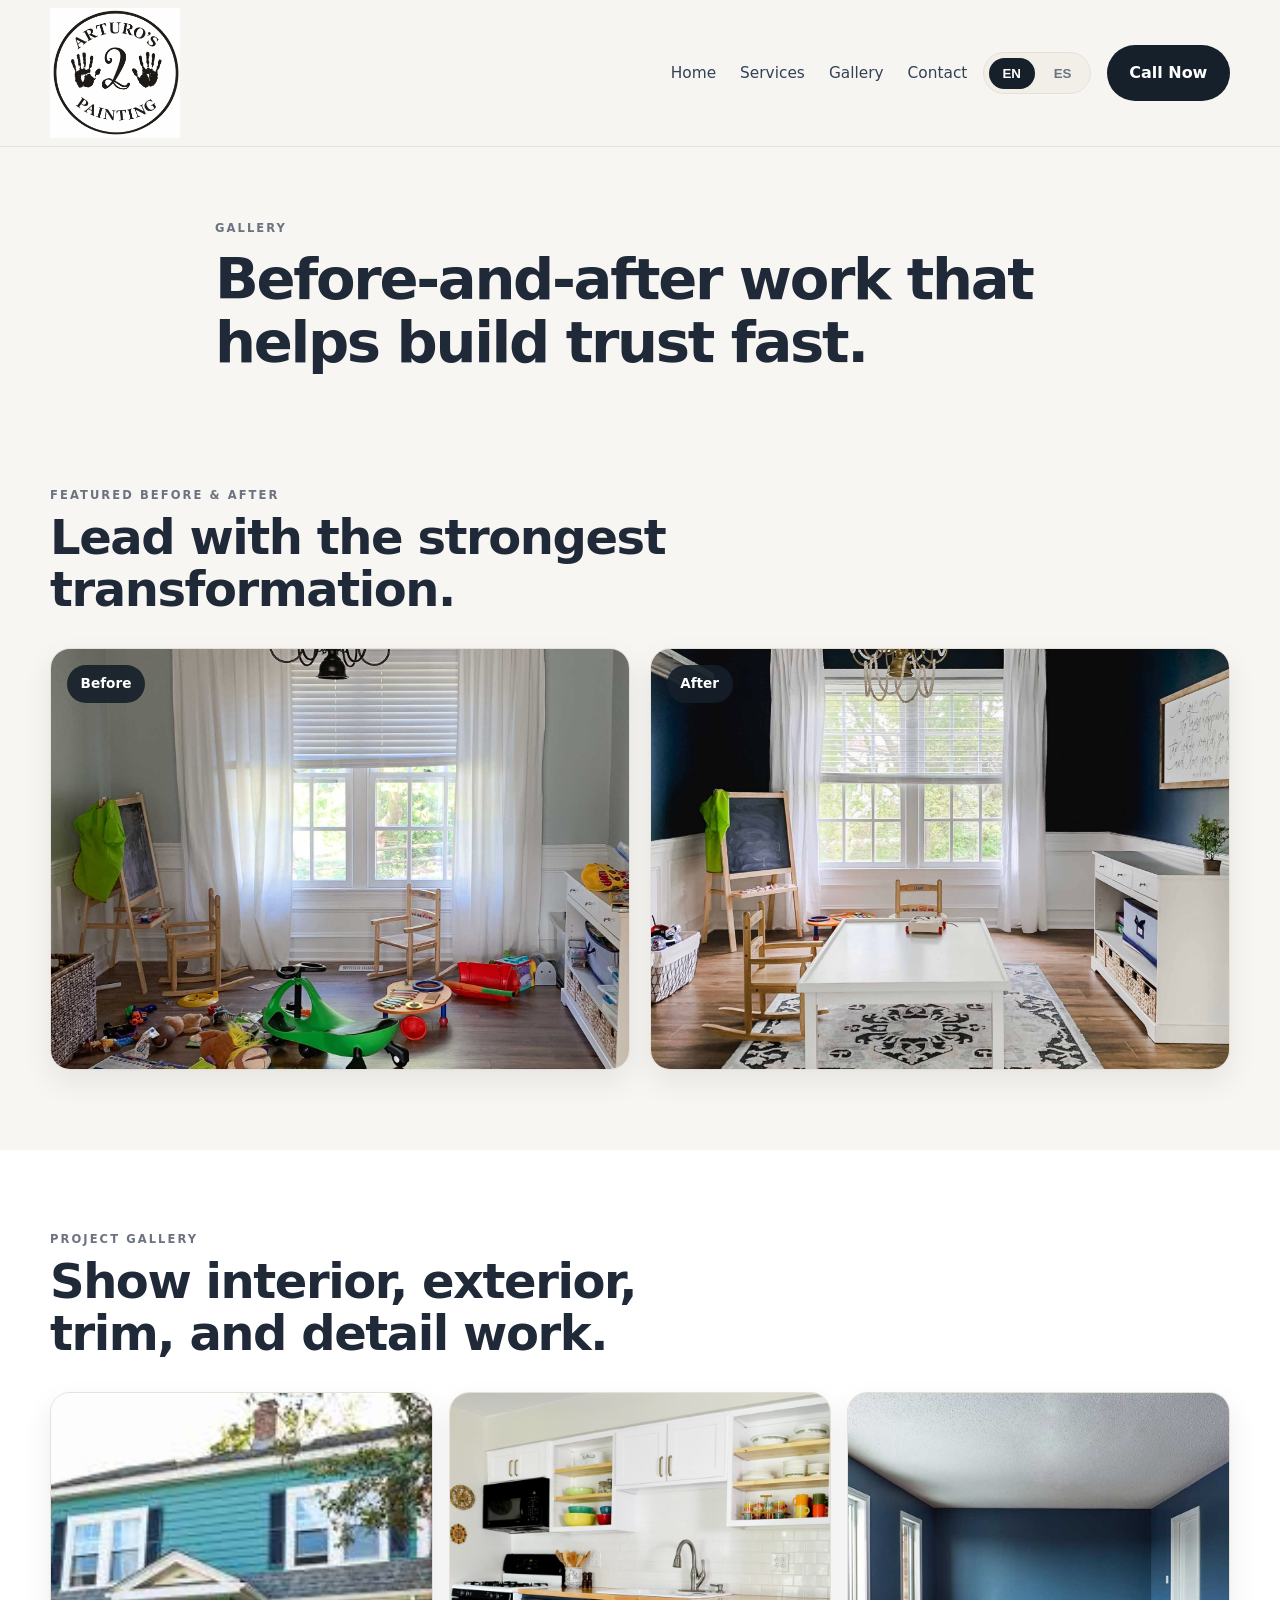
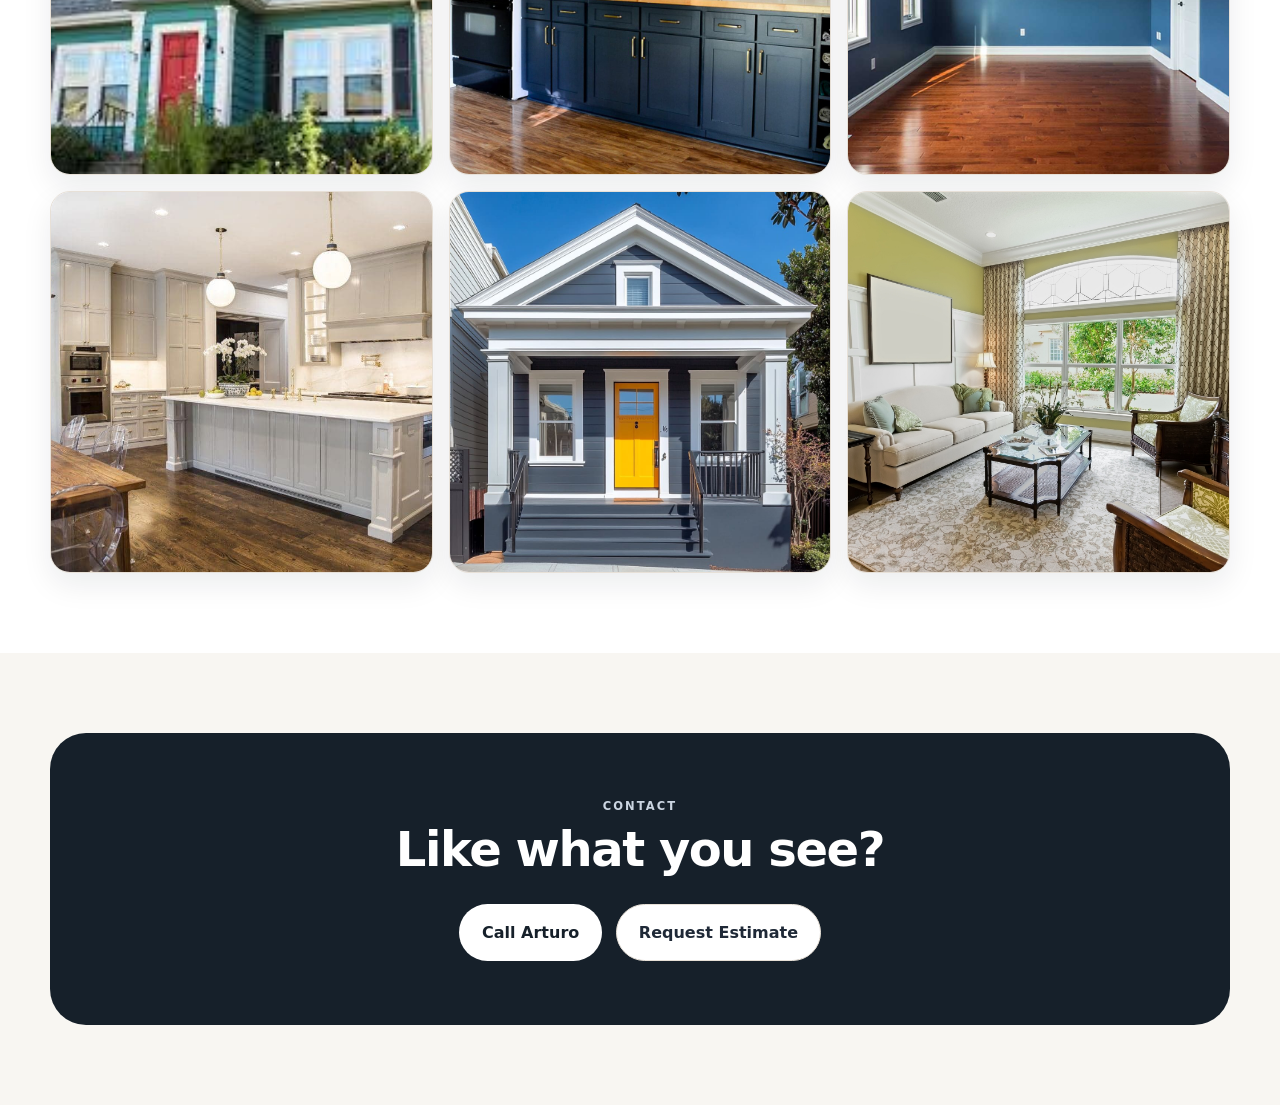
==== commit 0291beb2: "changes" ====
--- a/gallery.html
+++ b/gallery.html
@@ -44,7 +44,7 @@
             <button data-set-lang="es" type="button">ES</button>
           </div>
 
-          <a class="btn btn-primary desktop-call" href="tel:+10000000000">
+          <a class="btn btn-primary desktop-call" href="tel:+8327852536">
             <span class="lang-inline" data-lang="en">Call Now</span>
             <span class="lang-inline" data-lang="es">Llamar</span>
           </a>
@@ -62,12 +62,10 @@
 
           <div data-lang="en">
             <h2>Before-and-after work that helps build trust fast.</h2>
-            <p>This page should be one of the most visual parts of the site once Arturo adds real project photos.</p>
           </div>
 
           <div data-lang="es">
             <h2>Trabajos de antes y después que ayudan a generar confianza rápidamente.</h2>
-            <p>Esta página debe ser una de las partes más visuales del sitio cuando Arturo agregue fotos reales de proyectos.</p>
           </div>
         </div>
       </section>
@@ -82,12 +80,10 @@
 
             <div data-lang="en">
               <h2>Lead with the strongest transformation.</h2>
-              <p>Use one of Arturo's best projects here to create a strong first impression.</p>
             </div>
 
             <div data-lang="es">
               <h2>Empieza con la transformación más fuerte.</h2>
-              <p>Usa aquí uno de los mejores proyectos de Arturo para crear una gran primera impresión.</p>
             </div>
           </div>
 
@@ -149,16 +145,14 @@
 
             <div data-lang="en">
               <h2 class="section-title">Like what you see?</h2>
-              <p>Use the gallery page to turn visual trust into direct calls and estimate requests.</p>
             </div>
 
             <div data-lang="es">
               <h2 class="section-title">¿Te gusta lo que ves?</h2>
-              <p>Usa la galería para convertir la confianza visual en llamadas y solicitudes de estimado.</p>
             </div>
 
             <div class="contact-actions">
-              <a class="btn btn-light" href="tel:+10000000000">
+              <a class="btn btn-light" href="tel:+8327852536">
                 <span class="lang-inline" data-lang="en">Call Arturo</span>
                 <span class="lang-inline" data-lang="es">Llamar a Arturo</span>
               </a>
@@ -172,7 +166,7 @@
       </section>
     </main>
 
-    <a class="floating-call" href="tel:+10000000000">
+    <a class="floating-call" href="tel:+8327852536">
       <span class="lang-inline" data-lang="en">Call Arturo</span>
       <span class="lang-inline" data-lang="es">Llamar a Arturo</span>
     </a>
--- a/css/styles.css
+++ b/css/styles.css
@@ -54,9 +54,9 @@
   position: sticky;
   top: 0;
   z-index: 1000;
-  backdrop-filter: blur(10px);
-  background: rgba(255, 255, 255, 0.92);
-  border-bottom: 1px solid rgba(231, 224, 215, 0.9);
+  backdrop-filter: blur(8px);
+  background-color: rgba(247, 245, 242, 0.85);
+  border-bottom: 1px solid #e5e1dc;
 }
 
 .header-inner {
@@ -64,7 +64,7 @@
   align-items: center;
   justify-content: space-between;
   gap: 1rem;
-  padding: 1rem 0;
+  padding: 0.5rem 0;
 }
 
 .brand h1 {
@@ -289,8 +289,10 @@
   padding: 1.25rem;
   background-size: cover;
   background-position: center;
+  background-repeat: no-repeat;
   display: flex;
   align-items: flex-end;
+  overflow: hidden;
 }
 
 .project-note {
@@ -736,4 +738,107 @@
   .nav-logo {
     height: 90px;
   }
+}
+.service-detail-card {
+  padding: 0;
+  overflow: hidden;
+}
+
+.service-card-image {
+  width: 100%;
+  height: 200px;
+  overflow: hidden;
+  border-bottom: 1px solid var(--line);
+}
+
+.service-card-image img {
+  width: 100%;
+  height: 100%;
+  object-fit: cover;
+  display: block;
+}
+
+.service-detail-card h3,
+.service-detail-card p {
+  padding-left: 1.5rem;
+  padding-right: 1.5rem;
+}
+
+.service-detail-card h3 {
+  margin-top: 1.25rem;
+}
+
+.service-detail-card p:last-child,
+.service-detail-card [data-lang="en"] p,
+.service-detail-card [data-lang="es"] p {
+  padding-bottom: 1.5rem;
+}
+.hero-visual {
+  display: grid;
+  grid-template-columns: 1fr;
+  gap: 1.25rem;
+  align-content: start;
+}
+
+.project-feature {
+  display: flex;
+  flex-direction: column;
+  gap: 1rem;
+}
+
+.project-panel.video-panel {
+  position: relative;
+  min-height: 360px;
+  border-radius: 32px;
+  overflow: hidden;
+  background: #f3f1ec;
+}
+
+.video-wrapper {
+  position: absolute;
+  inset: 0;
+  width: 100%;
+  height: 100%;
+}
+
+.video-wrapper iframe {
+  width: 100%;
+  height: 100%;
+  border: 0;
+}
+
+.project-note {
+  background: rgba(247, 244, 236, 0.98);
+  border-radius: 24px;
+  padding: 1.25rem;
+  box-shadow: 0 10px 30px rgba(0, 0, 0, 0.12);
+}
+
+.hero-bottom-cards {
+  display: grid;
+  grid-template-columns: 1fr 1fr;
+  gap: 1rem;
+  width: 100%;
+}
+
+.feature-box,
+.contact-card {
+  min-height: 220px;
+  display: flex;
+  flex-direction: column;
+  justify-content: center;
+}
+
+@media (max-width: 760px) {
+  .hero-bottom-cards {
+    grid-template-columns: 1fr;
+  }
+
+  .project-panel.video-panel {
+    min-height: 320px;
+  }
+
+  .project-note {
+    max-width: 100%;
+  }
 }
